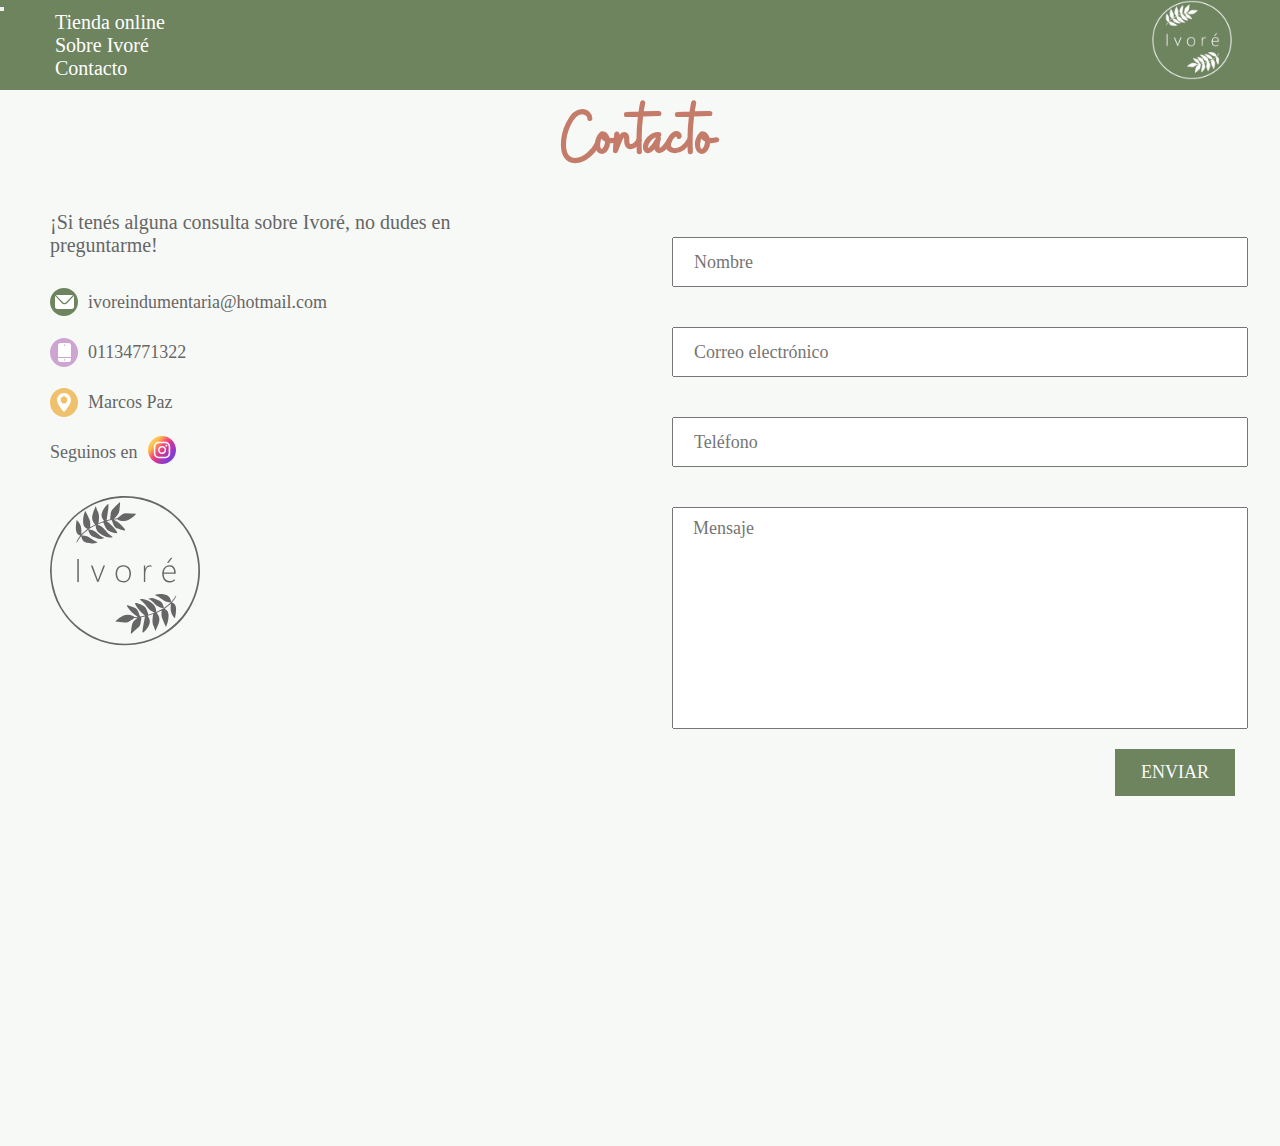
==== contacto.html @ 931d5d6e "Subida testing ivore" ====
<!DOCTYPE html>
<html lang="en">
<head>
    <meta charset="UTF-8">
    <meta http-equiv="X-UA-Compatible" content="IE=edge">
    <meta name="viewport" content="width=device-width, initial-scale=1.0">
    <link href="https://cdn.jsdelivr.net/npm/bootstrap@5.1.3/dist/css/bootstrap.min.css" rel="stylesheet" integrity="sha384-1BmE4kWBq78iYhFldvKuhfTAU6auU8tT94WrHftjDbrCEXSU1oBoqyl2QvZ6jIW3" crossorigin="anonymous">
    <link rel="stylesheet" href="./css/styles.css">
    <title>Ivoré</title>
</head>
<body>
    <header>
      <nav class="navbar navbar-expand-lg navbar-light bg-light menu">
        <div class="container-fluid">
          <a class="navbar-brand" href="./index.html"><img src="./src/images/Logo/logo-blanco-chico.png" alt=""></a>
          <button class="navbar-toggler" type="button" data-bs-toggle="collapse" data-bs-target="#navbarNav" aria-controls="navbarNav" aria-expanded="false" aria-label="Toggle navigation">
            <span class="navbar-toggler-icon"></span>
          </button>
          <div class="collapse navbar-collapse" id="navbarNav">
            <ul class="navbar-nav mx-auto">
              <li class="nav-item">
                <a class="nav-link active" aria-current="page" href="https://ivore.mitiendanube.com/" target="_blank">Tienda online</a>
              </li>
              <li class="nav-item">
                <a class="nav-link" href="./sobreivore.html">Sobre Ivoré</a>
              </li>
              <li class="nav-item">
                <a class="nav-link" href="./contacto.html">Contacto</a>
              </li>
            </ul>
          </div>
        </div>
      </nav>
    <header>      
    <main class="bgContacto">
        <h1 class="tituloContacto">Contacto</h1>

        <section class="containerContacto">
            <h2>¡Si tenés alguna consulta sobre Ivoré, no dudes en preguntarme!</h2>
              <div class="contactoFlex">
                <form class="contactoForm" method="POST" action="formulario.php">
                    <input id="name" type="text" name="nombre" placeholder="Nombre" maxlength="40">
                    <div class="alert alert-danger alertaNombre" role="alert">
                        Ingresa un nombre valido
                    </div>
                    <input id="email" type="email" name="correo" placeholder="Correo electrónico" maxlength="40">
                    <div class="alert alert-danger alertaMail" role="alert">
                        Ingresa un mail válido!
                      </div>
                    <input id="tel" type="tel" name="telefono" placeholder="Teléfono" minlength="8" maxlength="10">
                    <div class="alert alert-danger alertaTel" role="alert">
                        Ingresa tu numero telefonico! 
                    </div>
                    <textarea id="message" name="mensaje" maxlength="500" cols="30" rows="10" placeholder="Mensaje"></textarea>
                    <div class="alert alert-danger alertaMsj" role="alert">
                        El mensaje es muy corto!    
                    </div>
                    <button id="send" type="submit" value="submit" name="enviar">Enviar</button>
                    <div class="alert alert-success alertaExito" role="alert">
                      Mail enviado con exito!
                    </div>
                    <div class="alert alert-danger alertaError" role="alert">
                      El mail no pudo ser enviado!  
                  </div>
                </form>

                <article class="contactoTexto">
    
                    <div class="container">
                        <img src="src/images/mail.svg" alt="mail logo">
                        <a href="mailto:ivoreindumentaria@hotmail.com">ivoreindumentaria@hotmail.com</a>
                    </div>
                    <div class="container">
                        <img src="src/images/cellphone.svg" alt="cellphone logo">
                        <a href="tel:+5401134771322">01134771322</a>
                    </div>
                    <div class="container">
                        <img src="src/images/point.svg" alt="point">
                        <p>Marcos Paz</p>
                    </div>
    
                    <div class="container">
                        <p>Seguinos en</p>
                        <a href="https://instagram.com/ivoreindumentaria?utm_medium=copy_link"><img src="src/images/ig.svg" alt=""></a>
                    </div>
                </article>
             </div>
             <div class="containerLogo">
                 <img class="logoContacto" src="src/images/ivorelogo.svg" alt="">
             </div>
        </section>
    </main>
    <script src="https://cdn.jsdelivr.net/npm/bootstrap@5.1.3/dist/js/bootstrap.bundle.min.js" integrity="sha384-ka7Sk0Gln4gmtz2MlQnikT1wXgYsOg+OMhuP+IlRH9sENBO0LRn5q+8nbTov4+1p" crossorigin="anonymous"></script>
    <script src="js/jquery.min.js"></script>
    <script src="js/app.js"></script>
</body>
</html>
---- css/styles.css ----
@font-face {
  font-family: "buffalo";
  src: url(../src/typo/Buffalo.otf) format("opentype");
}
@font-face {
  font-family: "sfprodisplay";
  src: url(../src/typo/SFPRODISPLAYREGULAR.otf) format("opentype");
}
html {
  font-size: 62.5%;
  box-sizing: border-box;
}

*, *::before, *::after {
  box-sizing: inherit;
  margin: 0;
  padding: 0;
  text-decoration: none;
  list-style: none;
}

@media only screen and (min-width: 1000px) {
  .bg-light, .navbar-light {
    background-color: #6E845F !important;
    height: 90px;
    width: 100%; }
    .bg-light .navbar-brand, .navbar-light .navbar-brand {
      position: absolute;
      left: 90%; }
      .bg-light .navbar-brand img, .navbar-light .navbar-brand img {
        width: 80px; }
        .bg-light .navbar-brand img:hover, .navbar-light .navbar-brand img:hover {
          transition: 1.5s;
          transform: rotate(360deg); }
    .bg-light .nav-link, .bg-light .active, .navbar-light .nav-link, .navbar-light .active {
      font-family: SFPro !important;
      color: #ffffff !important;
      font-size: 20px;
      margin: 55px; }
      .bg-light .nav-link:hover, .bg-light .active:hover, .navbar-light .nav-link:hover, .navbar-light .active:hover {
        color: #EFC16D !important; } }

@media only screen and (max-width: 1000px) {
  .bg-light, .navbar-light {
    background-color: #6E845F !important;
    height: auto;
    width: 100%; }
    .bg-light .navbar-brand, .navbar-light .navbar-brand {
      position: absolute;
      left: 85%; }
      .bg-light .navbar-brand img, .navbar-light .navbar-brand img {
        width: 50px; }
    .bg-light .nav-link, .bg-light .active, .navbar-light .nav-link, .navbar-light .active {
      font-family: SFPro;
      color: #ffffff !important;
      font-size: 15px;
      margin: 5px; } }

#carouselExampleIndicators {
  width: 100%; }
  #carouselExampleIndicators .carousel-inner {
    width: 100%; }
    #carouselExampleIndicators .carousel-inner .carousel-item {
      width: 100%; }
      #carouselExampleIndicators .carousel-inner .carousel-item img {
        width: 100%; }

@media only screen and (min-width: 768px) {
  .mainIndex {
    display: grid;
    grid-template-columns: 50% 50%;
    grid-template-areas: 'imagen texto';
    width: 100%;
    background-color: #ffffff;
    margin-top: 60px;
    margin-bottom: 30px; }
    .mainIndex .imagen {
      grid-area: imagen;
      margin: 0 auto; }
      .mainIndex .imagen .lucia {
        width: 100%;
        margin: 10px; }
        .mainIndex .texto {
      grid-area: texto;
      width: 90%;
      margin: 0 auto; }
      .mainIndex .texto h1 {
        font-family: Buffalo;
        color: #C47B6A;
        font-size: 4vw;
        padding-top: 30px; }
        .mainIndex .texto .txt1 {
        font-family: SFPro;
        margin-top: 2vw;
        color: #666666;
        font-size: 1.5vw;
        text-align: justify; }
        .mainIndex .texto .txt1 span {
          font-family: SFProB !important; }
          .mainIndex .texto .txt2 {
        font-family: Buffalo;
        margin-top: 50px;
        color: #6E845F;
        font-size: 2.4vw;
        text-align: justify; } }

@media only screen and (max-width: 768px) {
  .mainIndex {
    display: grid;
    grid-template-columns: 100%;
    grid-template-areas: 'imagen'
 'texto';
    width: 100%;
    background-color: #ffffff;
    margin-top: 40px;
    margin-bottom: 30px; }
    .mainIndex .imagen {
      justify-content: center;
      grid-area: imagen;
      margin: 0 auto;
      width: 80%; }
      .mainIndex .imagen .lucia {
        width: 100%; }
        .mainIndex .texto {
      grid-area: texto;
      width: 80%;
      margin: 0 auto; }
      .mainIndex .texto h1 {
        font-family: Buffalo;
        color: #C47B6A;
        font-size: 6.5vw;
        text-align: center;
        margin-top: 6vw; }
        .mainIndex .texto .txt1 {
        font-family: SFPro;
        margin-top: 2.5vw;
        color: #666666;
        font-size: 2.3vw;
        text-align: justify; }
        .mainIndex .texto .txt1 span {
          font-family: SFProB !important; }
          .mainIndex .texto .txt2 {
        font-family: Buffalo;
        margin-top: 5vw;
        color: #6E845F;
        font-size: 4.2vw;
        text-align: justify; } }

.sobreIvore {
  width: 100%;
  background: url("../src/images/Fondo.png");
  padding: 4vw; }
  .sobreIvore .cuerpo {
    width: 85%;
    margin: 0 auto;
    background-color: #ffffff; }
    .sobreIvore .cuerpo .titulo {
      margin-top: 30px;
      text-align: center;
      color: #C47B6A;
      font-family: Buffalo;
      font-size: 6vw; }
    .sobreIvore .cuerpo .parrafo {
      font-family: SFPro;
      color: #666666;
      font-size: 1.5vw;
      text-align: justify;
      margin-top: 20px; }
      .sobreIvore .cuerpo .parrafo .verde {
        color: #6E845F; }
      .sobreIvore .cuerpo .parrafo .amarillo {
        color: #EFC16D; }
      .sobreIvore .cuerpo .parrafo .violeta {
        color: #CEA5D0; }
    .sobreIvore .cuerpo .collage {
      width: 100%; }
    .sobreIvore .cuerpo .imgtxt {
      margin-top: 20px;
      display: flex;
      flex-direction: row;
      justify-content: center;
      width: 100%;
      height: auto; }
      .sobreIvore .cuerpo .imgtxt img {
        width: 50%; }
      .sobreIvore .cuerpo .imgtxt h3 {
        width: 50%;
        font-family: SFPro-M;
        font-size: 1.5vw;
        align-self: center;
        color: #666666; }



.bgContacto {
  background-color: #f7f9f7;
}
.bgContacto .tituloContacto {
  font-family: buffalo;
  font-size: 7.2rem;
  text-align: center;
  color: #c47b6a;
}

.containerContacto h2 {
  text-align: center;
  font-weight: 500;
  font-size: 2rem;
  font-family: sfprodisplay;
  color: #666666;
  text-align: center;
  margin: 2rem;
}
@media (min-width: 768px) {
  .containerContacto h2 {
    text-align: left;
    margin-left: 5rem;
    width: 40%;
  }
}
.containerContacto .contactoFlex {
  display: flex;
  flex-direction: column;
  justify-content: center;
  font-family: sfprodisplay;
  color: #666666;
}
@media (min-width: 768px) {
  .containerContacto .contactoFlex {
    flex-direction: row-reverse;
    justify-content: space-between;
  }
}
.containerContacto .contactoFlex .contactoTexto {
  margin-top: 3rem;
}
@media (min-width: 768px) {
  .containerContacto .contactoFlex .contactoTexto {
    margin: 0 0 0 5rem;
  }
}
.containerContacto .contactoFlex .contactoTexto .container {
  display: flex;
  align-items: center;
  justify-content: center;
  height: 5rem;
}
@media (min-width: 768px) {
  .containerContacto .contactoFlex .contactoTexto .container {
    justify-content: left;
  }
}
.containerContacto .contactoFlex .contactoTexto .container a {
  margin: 1rem;
  color: #666666;
  font-size: 1.8rem;
}
.containerContacto .contactoFlex .contactoTexto .container p {
  font-size: 1.8rem;
}
.containerContacto .contactoFlex .contactoTexto .container p:last-child {
  margin-left: 1rem;
}
.containerContacto .contactoFlex .contactoForm {
  display: flex;
  flex-direction: column;
  align-items: center;
}
@media (min-width: 768px) {
  .containerContacto .contactoFlex .contactoForm {
    width: 50%;
    margin-top: -6rem;
  }
}
.containerContacto .contactoFlex .contactoForm .alert {
  width: 90%;
  font-family: sfprodisplay;
  font-size: 1.6rem;
  margin-top: -2rem;
  text-align: center;
  display: none;
}
.containerContacto .contactoFlex .contactoForm .alertaExito, .containerContacto .contactoFlex .contactoForm .alertaError {
  margin-top: 2rem;
}
.containerContacto .contactoFlex .contactoForm input {
  font-family: sfprodisplay;
  margin: 2rem;
  height: 5rem;
  padding-left: 2rem;
  width: 90%;
  font-size: 1.8rem;
}
.containerContacto .contactoFlex .contactoForm textarea {
  padding-top: 1rem;
  padding-left: 2rem;
  margin: 2rem;
  width: 90%;
  resize: none;
  font-family: sfprodisplay;
  font-size: 1.8rem;
}
.containerContacto .contactoFlex .contactoForm button {
  background-color: #6E845F;
  font-family: sfprodisplay;
  color: #fafafa;
  font-size: 1.8rem;
  height: 4.7rem;
  width: 20rem;
  border: none;
  text-transform: uppercase;
}
@media (min-width: 768px) {
  .containerContacto .contactoFlex .contactoForm button {
    width: 12rem;
    align-self: flex-end;
    margin-right: 4.5rem;
  }
}

.containerLogo {
  display: flex;
  justify-content: center;
}
@media (min-width: 768px) {
  .containerLogo {
    justify-content: left;
  }
}
.containerLogo .logoContacto {
  align-self: center;
  margin: 2rem;
  width: 50%;
}
@media (min-width: 768px) {
  .containerLogo .logoContacto {
    width: 15rem;
    margin: -30rem 0 50rem 5rem;
  }
}
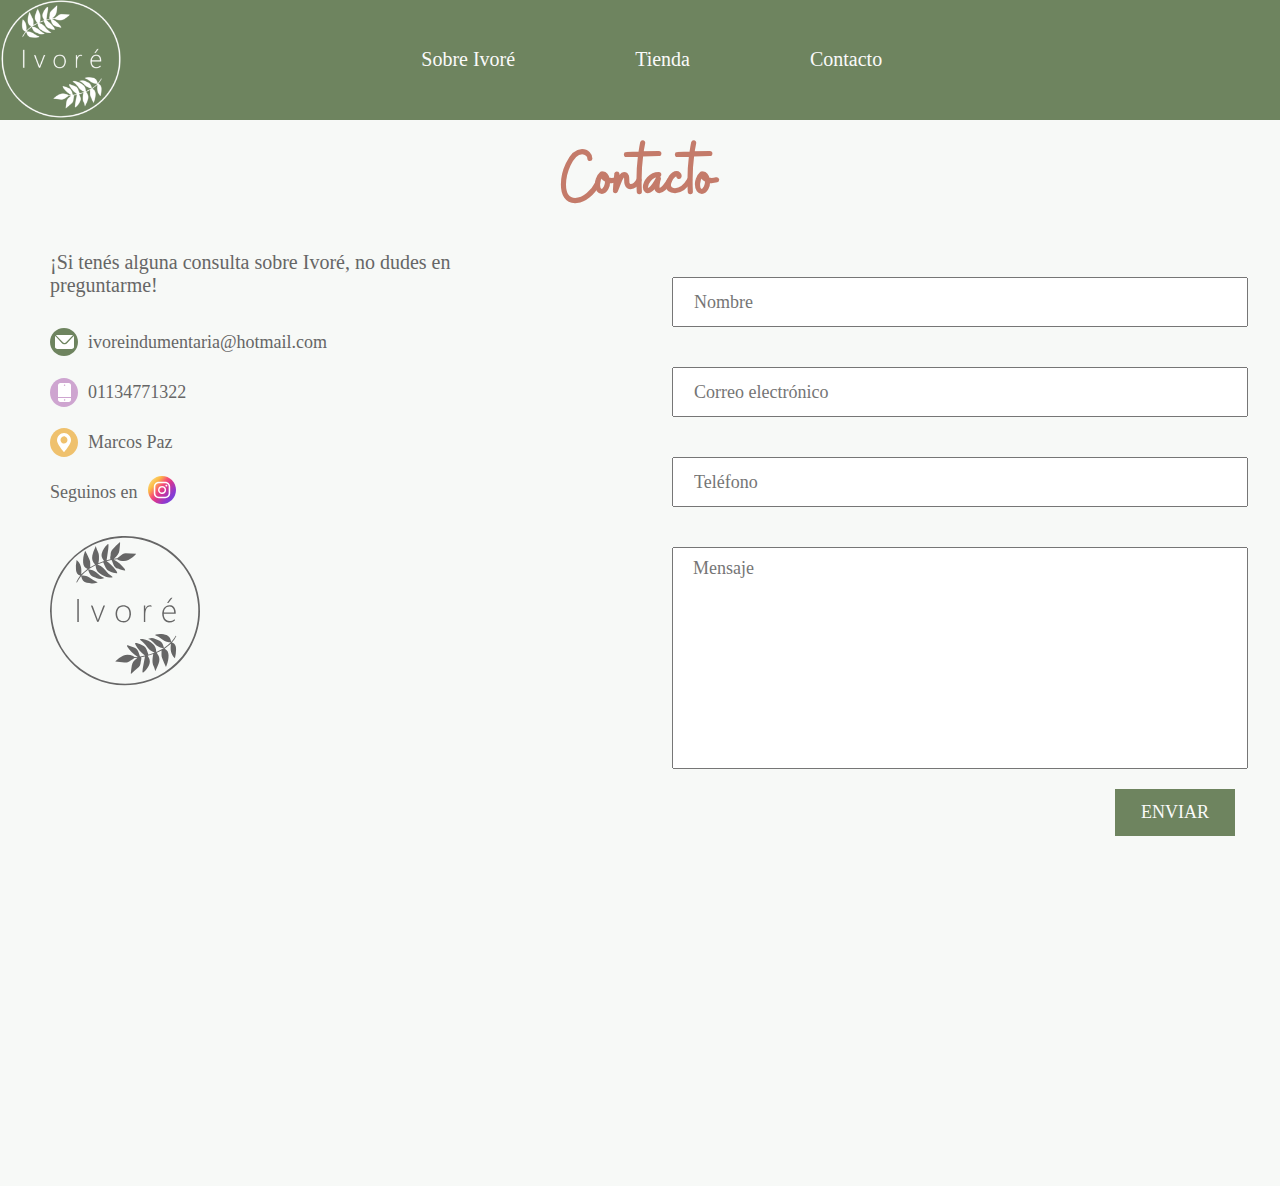
==== commit ddcd3599: "Version prueba II, con integraciones hechas" ====
--- a/contacto.html
+++ b/contacto.html
@@ -6,32 +6,25 @@
     <meta name="viewport" content="width=device-width, initial-scale=1.0">
     <link href="https://cdn.jsdelivr.net/npm/bootstrap@5.1.3/dist/css/bootstrap.min.css" rel="stylesheet" integrity="sha384-1BmE4kWBq78iYhFldvKuhfTAU6auU8tT94WrHftjDbrCEXSU1oBoqyl2QvZ6jIW3" crossorigin="anonymous">
     <link rel="stylesheet" href="./css/styles.css">
-    <title>Ivoré</title>
+    <title>IVORÉ Indumentaria</title>
 </head>
 <body>
-    <header>
-      <nav class="navbar navbar-expand-lg navbar-light bg-light menu">
-        <div class="container-fluid">
-          <a class="navbar-brand" href="./index.html"><img src="./src/images/Logo/logo-blanco-chico.png" alt=""></a>
-          <button class="navbar-toggler" type="button" data-bs-toggle="collapse" data-bs-target="#navbarNav" aria-controls="navbarNav" aria-expanded="false" aria-label="Toggle navigation">
-            <span class="navbar-toggler-icon"></span>
-          </button>
-          <div class="collapse navbar-collapse" id="navbarNav">
-            <ul class="navbar-nav mx-auto">
-              <li class="nav-item">
-                <a class="nav-link active" aria-current="page" href="https://ivore.mitiendanube.com/" target="_blank">Tienda online</a>
-              </li>
-              <li class="nav-item">
-                <a class="nav-link" href="./sobreivore.html">Sobre Ivoré</a>
-              </li>
-              <li class="nav-item">
-                <a class="nav-link" href="./contacto.html">Contacto</a>
-              </li>
-            </ul>
-          </div>
-        </div>
-      </nav>
-    <header>      
+    <header class="navigation">
+      <a class="navigation__linkLogo" href="index.html"><img class="linkLogo__logo" src="src/images/Logo/logo-blanco-chico.png" alt="logo vistalba"/></a>
+      <input type="checkbox" id="botonMenu">
+      <label class="navigation__responsiveIcon" for="botonMenu"><span class="responsiveIcon__icon"></span></label>
+      <ul class="navigation__list">
+          <li class="list__element">
+            <a class="element__link" href="sobreivore.html">Sobre Ivoré</a>
+          </li>
+          <li class="list__element">
+            <a class="element__link" aria-current="page" href="https://ivore.mitiendanube.com/" target="_blank">Tienda</a>
+          </li>
+          <li class="list__element">
+            <a class="element__link element__link--active" href="contacto.html">Contacto</a>
+          </li>
+      </ul>
+    </header>      
     <main class="bgContacto">
         <h1 class="tituloContacto">Contacto</h1>
 
--- a/css/styles.css
+++ b/css/styles.css
@@ -19,179 +19,387 @@
   list-style: none;
 }
 
-@media only screen and (min-width: 1000px) {
-  .bg-light, .navbar-light {
-    background-color: #6E845F !important;
-    height: 90px;
-    width: 100%; }
-    .bg-light .navbar-brand, .navbar-light .navbar-brand {
-      position: absolute;
-      left: 90%; }
-      .bg-light .navbar-brand img, .navbar-light .navbar-brand img {
-        width: 80px; }
-        .bg-light .navbar-brand img:hover, .navbar-light .navbar-brand img:hover {
-          transition: 1.5s;
-          transform: rotate(360deg); }
-    .bg-light .nav-link, .bg-light .active, .navbar-light .nav-link, .navbar-light .active {
-      font-family: SFPro !important;
-      color: #ffffff !important;
-      font-size: 20px;
-      margin: 55px; }
-      .bg-light .nav-link:hover, .bg-light .active:hover, .navbar-light .nav-link:hover, .navbar-light .active:hover {
-        color: #EFC16D !important; } }
-
-@media only screen and (max-width: 1000px) {
-  .bg-light, .navbar-light {
-    background-color: #6E845F !important;
-    height: auto;
-    width: 100%; }
-    .bg-light .navbar-brand, .navbar-light .navbar-brand {
-      position: absolute;
-      left: 85%; }
-      .bg-light .navbar-brand img, .navbar-light .navbar-brand img {
-        width: 50px; }
-    .bg-light .nav-link, .bg-light .active, .navbar-light .nav-link, .navbar-light .active {
-      font-family: SFPro;
-      color: #ffffff !important;
-      font-size: 15px;
-      margin: 5px; } }
-
+.navigation {
+  display: flex;
+  flex-direction: column;
+  align-items: center;
+  background-color: #6E845F;
+  box-shadow: 1px 1px 4px 0 rgba(0, 0, 0, 0.1);
+  width: 100%;
+  max-height: 50%;
+}
+
+.navigation .linkLogo__logo {
+  height: 12rem;
+  max-width: 100%;
+  object-fit: scale-down;
+}
+
+.navigation #botonMenu {
+  display: none;
+}
+
+.navigation #botonMenu:checked ~ .navigation__list {
+  max-height: 45rem;
+}
+
+.navigation #botonMenu:checked ~ .navigation__responsiveIcon {
+  background: transparent;
+}
+
+.navigation #botonMenu:checked ~ .navigation__responsiveIcon:before {
+  transform: rotate(-45deg);
+  top: 0;
+}
+
+.navigation #botonMenu:checked ~ .navigation__responsiveIcon:after {
+  transform: rotate(45deg);
+  top: 0;
+}
+
+.navigation .navigation__responsiveIcon {
+  cursor: pointer;
+  float: right;
+  padding: 28px 20px;
+  position: relative;
+  user-select: none;
+}
+
+.navigation .navigation__responsiveIcon .responsiveIcon__icon {
+  background: #e2e0da;
+  display: block;
+  height: 2px;
+  position: relative;
+  transition: background 0.2s ease-out;
+  width: 18px;
+}
+
+.navigation .navigation__responsiveIcon .responsiveIcon__icon:before, .navigation .navigation__responsiveIcon .responsiveIcon__icon:after {
+  background: #ebe9e4;
+  content: "";
+  display: block;
+  height: 100%;
+  position: absolute;
+  transition: all 0.2s ease-out;
+  width: 100%;
+}
+
+.navigation .navigation__responsiveIcon .responsiveIcon__icon:before {
+  top: 5px;
+}
+
+.navigation .navigation__responsiveIcon .responsiveIcon__icon:after {
+  top: -5px;
+}
+
+.navigation .navigation__list {
+  margin: 0;
+  padding: 0;
+  list-style: none;
+  overflow: hidden;
+  background-color: #6E845F;
+  clear: both;
+  max-height: 0;
+  transition: max-height 0.2s ease-out;
+}
+
+.navigation .navigation__list .list__element {
+  display: flex;
+  justify-content: center;
+  padding: 0.7rem;
+  text-decoration: none;
+  font-size: 1.8rem;
+  font-weight: 500;
+  font-family: sfprodisplay;
+}
+
+.navigation .navigation__list .list__element .element__link {
+  text-decoration: none;
+  color: #fafafa;
+}
+
+.navigation .navigation__list .list__element .element__link:hover {
+  color: #FFCE64;
+}
+
+.navigation .navigation__list .list__element .element__link::after {
+  content: "";
+  display: block;
+  width: 0;
+  height: 2px;
+  background: #FFCE64;
+  transition: width 0.3s;
+}
+
+.navigation .navigation__list .list__element .element__link:hover::after {
+  width: 100%;
+  transition: width 0.3s;
+}
+
+.navigation .navigation__list .list__element .element__link--active:visited {
+  color: #FFCE64;
+  text-decoration: none;
+  font-size: 1.5rem;
+  font-weight: 400;
+  font-family: sfprodisplay;
+}
+
+@media screen and (min-width: 768px) {
+  .navigation .navigation__responsiveIcon {
+    display: none;
+  }
+
+  .navigation .navigation__list {
+    clear: none;
+    float: right;
+    max-height: none;
+  }
+
+  .navigation .navigation__list .list__element {
+    justify-content: space-between;
+    float: left;
+  }
+
+  .navigation .navigation__list .list__element .element__link {
+    padding: 1.2rem;
+  }
+}
+@media screen and (min-width: 960px) {
+  .navigation {
+    flex-direction: row;
+    align-items: center;
+    justify-content: space-around;
+    height: 12rem;
+  }
+
+  .navigation .navigation__linkLogo {
+    width: 25%;
+  }
+
+  .navigation .linkLogo__logo {
+    width: 60%;
+  }
+
+  .navigation .navigation__list {
+    width: 100%;
+    display: flex;
+    justify-content: center;
+    margin-right: 21%;
+  }
+
+  .navigation .navigation__list .list__element {
+    margin-left: 9rem;
+    padding: 0.3rem;
+  }
+
+  .navigation .navigation__list .list__element .element__link {
+    font-size: 2rem;
+  }
+}
+.sobreIvore {
+  width: 100%;
+  background: url("../src/images/Fondo.png");
+  padding: 4vw;
+}
+
+.sobreIvore .cuerpo {
+  width: 85%;
+  margin: 0 auto;
+  background-color: #ffffff;
+}
+
+.sobreIvore .cuerpo .titulo {
+  margin-top: 30px;
+  text-align: center;
+  color: #C47B6A;
+  font-family: Buffalo;
+  font-size: 6vw;
+}
+
+.sobreIvore .cuerpo .parrafo {
+  font-family: SFPro;
+  color: #666666;
+  font-size: 1.5vw;
+  text-align: justify;
+  margin-top: 20px;
+}
+
+.sobreIvore .cuerpo .parrafo .verde {
+  color: #6E845F;
+}
+
+.sobreIvore .cuerpo .parrafo .amarillo {
+  color: #EFC16D;
+}
+
+.sobreIvore .cuerpo .parrafo .violeta {
+  color: #CEA5D0;
+}
+
+.sobreIvore .cuerpo .collage {
+  width: 100%;
+}
+
+.sobreIvore .cuerpo .imgtxt {
+  margin-top: 20px;
+  display: flex;
+  flex-direction: row;
+  justify-content: center;
+  width: 100%;
+  height: auto;
+}
+
+.sobreIvore .cuerpo .imgtxt img {
+  width: 50%;
+}
+
+.sobreIvore .cuerpo .imgtxt h3 {
+  width: 50%;
+  font-family: SFPro-M;
+  font-size: 1.5vw;
+  align-self: center;
+  color: #666666;
+}
+
+@font-face {
+  font-family: Buffalo;
+  src: url(../src/typo/Buffalo.otf);
+}
+@font-face {
+  font-family: SFPro;
+  src: url(../src/typo/SFProMedium.OTF);
+}
+@font-face {
+  font-family: SFProB;
+  src: url(../src/typo/SFPRODISPLAYBOLD.OTF);
+}
 #carouselExampleIndicators {
-  width: 100%; }
-  #carouselExampleIndicators .carousel-inner {
-    width: 100%; }
-    #carouselExampleIndicators .carousel-inner .carousel-item {
-      width: 100%; }
-      #carouselExampleIndicators .carousel-inner .carousel-item img {
-        width: 100%; }
+  width: 100%;
+}
+
+#carouselExampleIndicators .carousel-inner {
+  width: 100%;
+}
+
+#carouselExampleIndicators .carousel-inner .carousel-item {
+  width: 100%;
+}
+
+#carouselExampleIndicators .carousel-inner .carousel-item img {
+  height: fit-content;
+  width: 100%;
+}
 
 @media only screen and (min-width: 768px) {
   .mainIndex {
     display: grid;
     grid-template-columns: 50% 50%;
-    grid-template-areas: 'imagen texto';
+    grid-template-areas: "imagen texto";
     width: 100%;
     background-color: #ffffff;
     margin-top: 60px;
-    margin-bottom: 30px; }
-    .mainIndex .imagen {
-      grid-area: imagen;
-      margin: 0 auto; }
-      .mainIndex .imagen .lucia {
-        width: 100%;
-        margin: 10px; }
-        .mainIndex .texto {
-      grid-area: texto;
-      width: 90%;
-      margin: 0 auto; }
-      .mainIndex .texto h1 {
-        font-family: Buffalo;
-        color: #C47B6A;
-        font-size: 4vw;
-        padding-top: 30px; }
-        .mainIndex .texto .txt1 {
-        font-family: SFPro;
-        margin-top: 2vw;
-        color: #666666;
-        font-size: 1.5vw;
-        text-align: justify; }
-        .mainIndex .texto .txt1 span {
-          font-family: SFProB !important; }
-          .mainIndex .texto .txt2 {
-        font-family: Buffalo;
-        margin-top: 50px;
-        color: #6E845F;
-        font-size: 2.4vw;
-        text-align: justify; } }
-
+    margin-bottom: 30px;
+  }
+
+  .mainIndex .imagen {
+    grid-area: imagen;
+    margin: 0 auto;
+  }
+
+  .mainIndex .imagen .lucia {
+    width: 100%;
+    margin: 10px;
+  }
+
+  .mainIndex .texto {
+    grid-area: texto;
+    width: 90%;
+    margin: 0 auto;
+  }
+
+  .mainIndex .texto h1 {
+    font-family: Buffalo;
+    color: #C47B6A;
+    font-size: 4vw;
+    padding-top: 30px;
+  }
+
+  .mainIndex .texto .txt1 {
+    font-family: SFPro;
+    margin-top: 2vw;
+    color: #666666;
+    font-size: 1.5vw;
+    text-align: justify;
+  }
+
+  .mainIndex .texto .txt1 span {
+    font-family: SFProB !important;
+  }
+
+  .mainIndex .texto .txt2 {
+    font-family: Buffalo;
+    margin-top: 50px;
+    color: #6E845F;
+    font-size: 2.4vw;
+    text-align: justify;
+  }
+}
 @media only screen and (max-width: 768px) {
   .mainIndex {
     display: grid;
     grid-template-columns: 100%;
-    grid-template-areas: 'imagen'
- 'texto';
+    grid-template-areas: "imagen" "texto";
     width: 100%;
     background-color: #ffffff;
     margin-top: 40px;
-    margin-bottom: 30px; }
-    .mainIndex .imagen {
-      justify-content: center;
-      grid-area: imagen;
-      margin: 0 auto;
-      width: 80%; }
-      .mainIndex .imagen .lucia {
-        width: 100%; }
-        .mainIndex .texto {
-      grid-area: texto;
-      width: 80%;
-      margin: 0 auto; }
-      .mainIndex .texto h1 {
-        font-family: Buffalo;
-        color: #C47B6A;
-        font-size: 6.5vw;
-        text-align: center;
-        margin-top: 6vw; }
-        .mainIndex .texto .txt1 {
-        font-family: SFPro;
-        margin-top: 2.5vw;
-        color: #666666;
-        font-size: 2.3vw;
-        text-align: justify; }
-        .mainIndex .texto .txt1 span {
-          font-family: SFProB !important; }
-          .mainIndex .texto .txt2 {
-        font-family: Buffalo;
-        margin-top: 5vw;
-        color: #6E845F;
-        font-size: 4.2vw;
-        text-align: justify; } }
-
-.sobreIvore {
-  width: 100%;
-  background: url("../src/images/Fondo.png");
-  padding: 4vw; }
-  .sobreIvore .cuerpo {
-    width: 85%;
+    margin-bottom: 30px;
+  }
+
+  .mainIndex .imagen {
+    justify-content: center;
+    grid-area: imagen;
     margin: 0 auto;
-    background-color: #ffffff; }
-    .sobreIvore .cuerpo .titulo {
-      margin-top: 30px;
-      text-align: center;
-      color: #C47B6A;
-      font-family: Buffalo;
-      font-size: 6vw; }
-    .sobreIvore .cuerpo .parrafo {
-      font-family: SFPro;
-      color: #666666;
-      font-size: 1.5vw;
-      text-align: justify;
-      margin-top: 20px; }
-      .sobreIvore .cuerpo .parrafo .verde {
-        color: #6E845F; }
-      .sobreIvore .cuerpo .parrafo .amarillo {
-        color: #EFC16D; }
-      .sobreIvore .cuerpo .parrafo .violeta {
-        color: #CEA5D0; }
-    .sobreIvore .cuerpo .collage {
-      width: 100%; }
-    .sobreIvore .cuerpo .imgtxt {
-      margin-top: 20px;
-      display: flex;
-      flex-direction: row;
-      justify-content: center;
-      width: 100%;
-      height: auto; }
-      .sobreIvore .cuerpo .imgtxt img {
-        width: 50%; }
-      .sobreIvore .cuerpo .imgtxt h3 {
-        width: 50%;
-        font-family: SFPro-M;
-        font-size: 1.5vw;
-        align-self: center;
-        color: #666666; }
-
-
-
+    width: 80%;
+  }
+
+  .mainIndex .imagen .lucia {
+    width: 100%;
+  }
+
+  .mainIndex .texto {
+    grid-area: texto;
+    width: 80%;
+    margin: 0 auto;
+  }
+
+  .mainIndex .texto h1 {
+    font-family: Buffalo;
+    color: #C47B6A;
+    font-size: 6.5vw;
+    text-align: center;
+    margin-top: 6vw;
+  }
+
+  .mainIndex .texto .txt1 {
+    font-family: SFPro;
+    margin-top: 2.5vw;
+    color: #666666;
+    font-size: 2.3vw;
+    text-align: justify;
+  }
+
+  .mainIndex .texto .txt1 span {
+    font-family: SFProB !important;
+  }
+
+  .mainIndex .texto .txt2 {
+    font-family: Buffalo;
+    margin-top: 5vw;
+    color: #6E845F;
+    font-size: 4.2vw;
+    text-align: justify;
+  }
+}
 .bgContacto {
   background-color: #f7f9f7;
 }
@@ -200,6 +408,7 @@
   font-size: 7.2rem;
   text-align: center;
   color: #c47b6a;
+  padding-top: 1rem;
 }
 
 .containerContacto h2 {
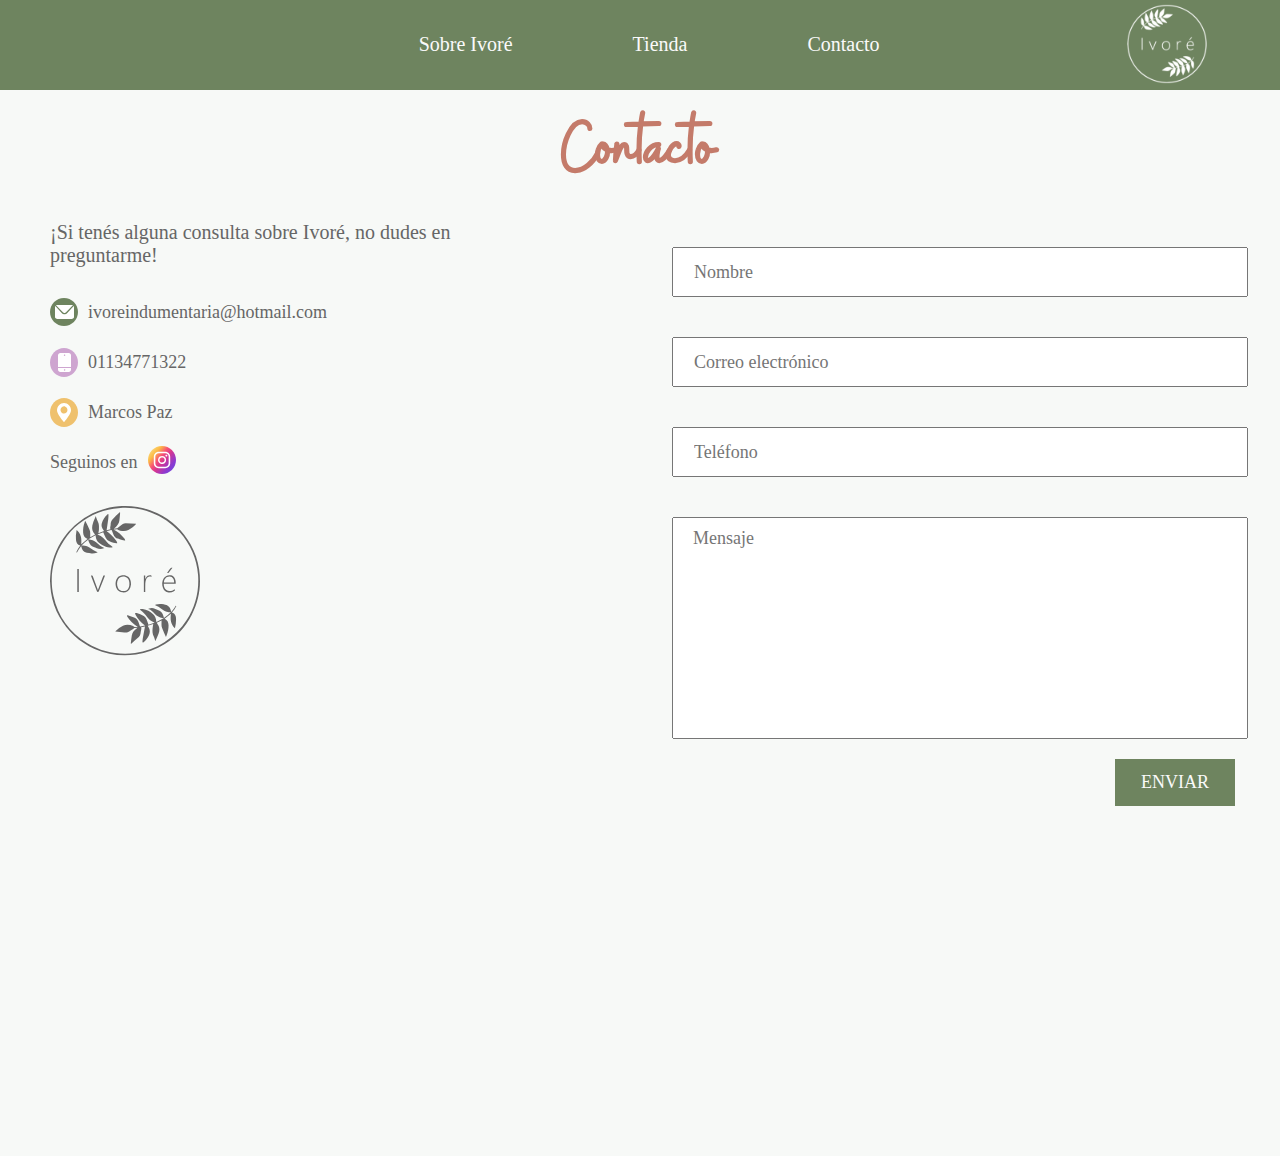
==== commit 0696c5bc: "SEO" ====
--- a/contacto.html
+++ b/contacto.html
@@ -4,9 +4,11 @@
     <meta charset="UTF-8">
     <meta http-equiv="X-UA-Compatible" content="IE=edge">
     <meta name="viewport" content="width=device-width, initial-scale=1.0">
+    <meta name="description" content="Pagina de contacto de Ivoré la cual brinda diferentes metodos de comunicacion con nosotros, para que elijas el que te sea mas comodo">
+    <meta name="keywords" content="ivore, ivoré, marca, indumentaria, ropa, contacto, instagram, ubicacion, telefono">
     <link href="https://cdn.jsdelivr.net/npm/bootstrap@5.1.3/dist/css/bootstrap.min.css" rel="stylesheet" integrity="sha384-1BmE4kWBq78iYhFldvKuhfTAU6auU8tT94WrHftjDbrCEXSU1oBoqyl2QvZ6jIW3" crossorigin="anonymous">
     <link rel="stylesheet" href="./css/styles.css">
-    <title>IVORÉ Indumentaria</title>
+    <title>IVORÉ Indumentaria - Contacto</title>
 </head>
 <body>
     <header class="navigation">
@@ -31,7 +33,7 @@
         <section class="containerContacto">
             <h2>¡Si tenés alguna consulta sobre Ivoré, no dudes en preguntarme!</h2>
               <div class="contactoFlex">
-                <form class="contactoForm" method="POST" action="formulario.php">
+                <form id="formContact" class="contactoForm" method="POST" action="formulario.php">
                     <input id="name" type="text" name="nombre" placeholder="Nombre" maxlength="40">
                     <div class="alert alert-danger alertaNombre" role="alert">
                         Ingresa un nombre valido
--- a/css/styles.css
+++ b/css/styles.css
@@ -22,17 +22,39 @@
 .navigation {
   display: flex;
   flex-direction: column;
-  align-items: center;
+  justify-content: center;
   background-color: #6E845F;
   box-shadow: 1px 1px 4px 0 rgba(0, 0, 0, 0.1);
   width: 100%;
-  max-height: 50%;
+  min-height: 10%;
+}
+@media (max-width: 766px) {
+  .navigation {
+    margin-top: -5.5rem;
+  }
+}
+
+@media (max-width: 766px) {
+  .navigation .navigation__linkLogo {
+    position: relative;
+    bottom: -5.5rem;
+    align-self: flex-end;
+  }
 }
 
 .navigation .linkLogo__logo {
-  height: 12rem;
+  height: 5rem;
   max-width: 100%;
   object-fit: scale-down;
+}
+.navigation .linkLogo__logo:hover {
+  transition: 1.5s;
+  transform: rotate(360deg);
+}
+@media (min-width: 768px) {
+  .navigation .linkLogo__logo {
+    height: 8rem;
+  }
 }
 
 .navigation #botonMenu {
@@ -58,10 +80,11 @@
 }
 
 .navigation .navigation__responsiveIcon {
+  position: relative;
   cursor: pointer;
   float: right;
   padding: 28px 20px;
-  position: relative;
+  width: fit-content;
   user-select: none;
 }
 
@@ -145,6 +168,10 @@
 }
 
 @media screen and (min-width: 768px) {
+  .navigation {
+    align-items: center;
+  }
+
   .navigation .navigation__responsiveIcon {
     display: none;
   }
@@ -166,13 +193,14 @@
 }
 @media screen and (min-width: 960px) {
   .navigation {
-    flex-direction: row;
+    flex-direction: row-reverse;
     align-items: center;
     justify-content: space-around;
-    height: 12rem;
+    height: 9rem;
   }
 
   .navigation .navigation__linkLogo {
+    text-align: center;
     width: 25%;
   }
 
@@ -184,7 +212,7 @@
     width: 100%;
     display: flex;
     justify-content: center;
-    margin-right: 21%;
+    margin-left: 12%;
   }
 
   .navigation .navigation__list .list__element {
@@ -200,6 +228,11 @@
   width: 100%;
   background: url("../src/images/Fondo.png");
   padding: 4vw;
+}
+@media (max-width: 767px) {
+  .sobreIvore {
+    padding: 0.1rem;
+  }
 }
 
 .sobreIvore .cuerpo {
@@ -215,6 +248,11 @@
   font-family: Buffalo;
   font-size: 6vw;
 }
+@media (max-width: 767px) {
+  .sobreIvore .cuerpo .titulo {
+    font-size: 6rem;
+  }
+}
 
 .sobreIvore .cuerpo .parrafo {
   font-family: SFPro;
@@ -223,6 +261,11 @@
   text-align: justify;
   margin-top: 20px;
 }
+@media (max-width: 767px) {
+  .sobreIvore .cuerpo .parrafo {
+    font-size: 1.8rem;
+  }
+}
 
 .sobreIvore .cuerpo .parrafo .verde {
   color: #6E845F;
@@ -259,6 +302,13 @@
   font-size: 1.5vw;
   align-self: center;
   color: #666666;
+}
+@media (max-width: 767px) {
+  .sobreIvore .cuerpo .imgtxt h3 {
+    font-size: 1.6rem;
+    text-align: center;
+    padding: 1rem;
+  }
 }
 
 @font-face {
@@ -375,7 +425,7 @@
   .mainIndex .texto h1 {
     font-family: Buffalo;
     color: #C47B6A;
-    font-size: 6.5vw;
+    font-size: 10vw;
     text-align: center;
     margin-top: 6vw;
   }
@@ -384,7 +434,7 @@
     font-family: SFPro;
     margin-top: 2.5vw;
     color: #666666;
-    font-size: 2.3vw;
+    font-size: 4vw;
     text-align: justify;
   }
 
@@ -396,7 +446,7 @@
     font-family: Buffalo;
     margin-top: 5vw;
     color: #6E845F;
-    font-size: 4.2vw;
+    font-size: 6.2vw;
     text-align: justify;
   }
 }
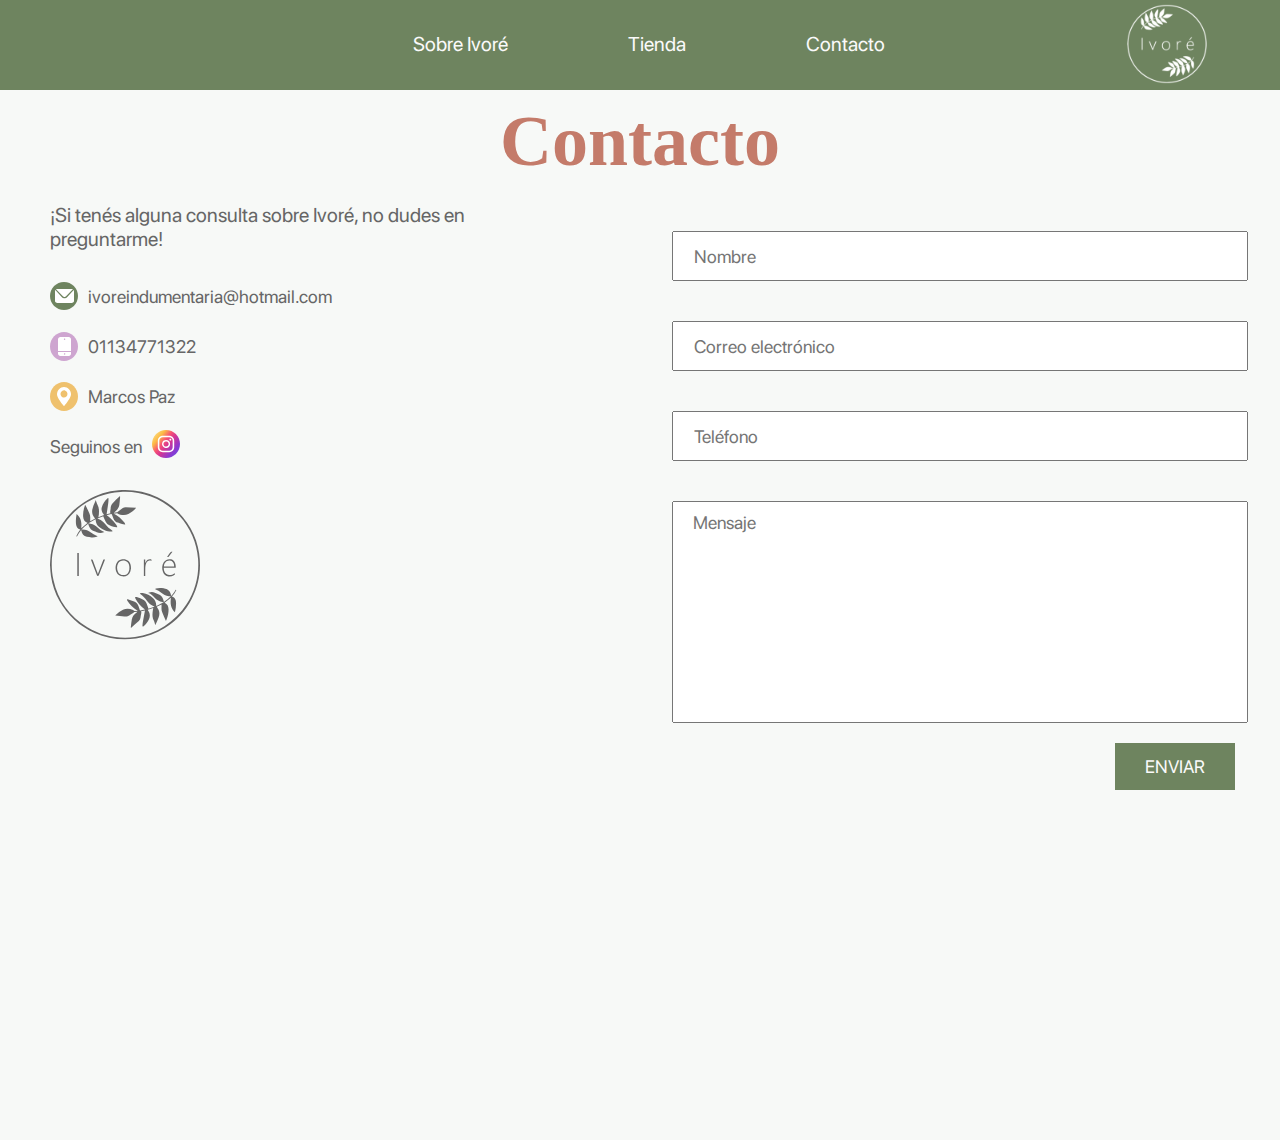
==== commit c217ef5f: "imagen" ====
--- a/contacto.html
+++ b/contacto.html
@@ -12,7 +12,7 @@
 </head>
 <body>
     <header class="navigation">
-      <a class="navigation__linkLogo" href="index.html"><img class="linkLogo__logo" src="src/images/Logo/logo-blanco-chico.png" alt="logo vistalba"/></a>
+      <a class="navigation__linkLogo" href="index.html"><img class="linkLogo__logo" src="src/images/Logo/logo-blanco-chico.png" alt="logo ivore"/></a>
       <input type="checkbox" id="botonMenu">
       <label class="navigation__responsiveIcon" for="botonMenu"><span class="responsiveIcon__icon"></span></label>
       <ul class="navigation__list">
@@ -20,7 +20,7 @@
             <a class="element__link" href="sobreivore.html">Sobre Ivoré</a>
           </li>
           <li class="list__element">
-            <a class="element__link" aria-current="page" href="https://ivore.mitiendanube.com/" target="_blank">Tienda</a>
+            <a class="element__link" aria-current="page" target="_blank" rel="noopener" href="https://ivore.mitiendanube.com/" >Tienda</a>
           </li>
           <li class="list__element">
             <a class="element__link element__link--active" href="contacto.html">Contacto</a>
@@ -76,7 +76,7 @@
     
                     <div class="container">
                         <p>Seguinos en</p>
-                        <a href="https://instagram.com/ivoreindumentaria?utm_medium=copy_link"><img src="src/images/ig.svg" alt=""></a>
+                        <a href="https://instagram.com/ivoreindumentaria?utm_medium=copy_link"><img src="src/images/ig.svg" alt="instagram logo"></a>
                     </div>
                 </article>
              </div>
--- a/css/styles.css
+++ b/css/styles.css
@@ -1,10 +1,18 @@
 @font-face {
   font-family: "buffalo";
-  src: url(../src/typo/Buffalo.otf) format("opentype");
+  src: url(../src/typo/Buffalo.OTF) format("opentype");
 }
 @font-face {
   font-family: "sfprodisplay";
-  src: url(../src/typo/SFPRODISPLAYREGULAR.otf) format("opentype");
+  src: url(../src/typo/SFPRODISPLAYREGULAR.OTF) format("opentype");
+}
+@font-face {
+  font-family: "SFPro";
+  src: url(../src/typo/SFProMedium.OTF) format("opentype");
+}
+@font-face {
+  font-family: "SFProB";
+  src: url(../src/typo/SFPRODISPLAYBOLD.OTF) format("opentype");
 }
 html {
   font-size: 62.5%;
@@ -224,6 +232,10 @@
     font-size: 2rem;
   }
 }
+.verde {
+  color: #6E845F;
+}
+
 .sobreIvore {
   width: 100%;
   background: url("../src/images/Fondo.png");
@@ -245,7 +257,7 @@
   margin-top: 30px;
   text-align: center;
   color: #C47B6A;
-  font-family: Buffalo;
+  font-family: buffalo;
   font-size: 6vw;
 }
 @media (max-width: 767px) {
@@ -255,7 +267,7 @@
 }
 
 .sobreIvore .cuerpo .parrafo {
-  font-family: SFPro;
+  font-family: sfprodisplay;
   color: #666666;
   font-size: 1.5vw;
   text-align: justify;
@@ -288,8 +300,8 @@
   display: flex;
   flex-direction: row;
   justify-content: center;
-  width: 100%;
-  height: auto;
+  max-width: 100%;
+  height: fit-content;
 }
 
 .sobreIvore .cuerpo .imgtxt img {
@@ -298,7 +310,8 @@
 
 .sobreIvore .cuerpo .imgtxt h3 {
   width: 50%;
-  font-family: SFPro-M;
+  font-family: sfprodisplay;
+  font-weight: 700;
   font-size: 1.5vw;
   align-self: center;
   color: #666666;
@@ -311,18 +324,6 @@
   }
 }
 
-@font-face {
-  font-family: Buffalo;
-  src: url(../src/typo/Buffalo.otf);
-}
-@font-face {
-  font-family: SFPro;
-  src: url(../src/typo/SFProMedium.OTF);
-}
-@font-face {
-  font-family: SFProB;
-  src: url(../src/typo/SFPRODISPLAYBOLD.OTF);
-}
 #carouselExampleIndicators {
   width: 100%;
 }
@@ -336,7 +337,6 @@
 }
 
 #carouselExampleIndicators .carousel-inner .carousel-item img {
-  height: fit-content;
   width: 100%;
 }
 
@@ -368,14 +368,14 @@
   }
 
   .mainIndex .texto h1 {
-    font-family: Buffalo;
+    font-family: buffalo;
     color: #C47B6A;
     font-size: 4vw;
     padding-top: 30px;
   }
 
   .mainIndex .texto .txt1 {
-    font-family: SFPro;
+    font-family: sfprodisplay;
     margin-top: 2vw;
     color: #666666;
     font-size: 1.5vw;
@@ -383,7 +383,7 @@
   }
 
   .mainIndex .texto .txt1 span {
-    font-family: SFProB !important;
+    font-family: sfprodisplay !important;
   }
 
   .mainIndex .texto .txt2 {
@@ -431,7 +431,7 @@
   }
 
   .mainIndex .texto .txt1 {
-    font-family: SFPro;
+    font-family: sfprodisplay;
     margin-top: 2.5vw;
     color: #666666;
     font-size: 4vw;
@@ -443,7 +443,7 @@
   }
 
   .mainIndex .texto .txt2 {
-    font-family: Buffalo;
+    font-family: buffalo;
     margin-top: 5vw;
     color: #6E845F;
     font-size: 6.2vw;
